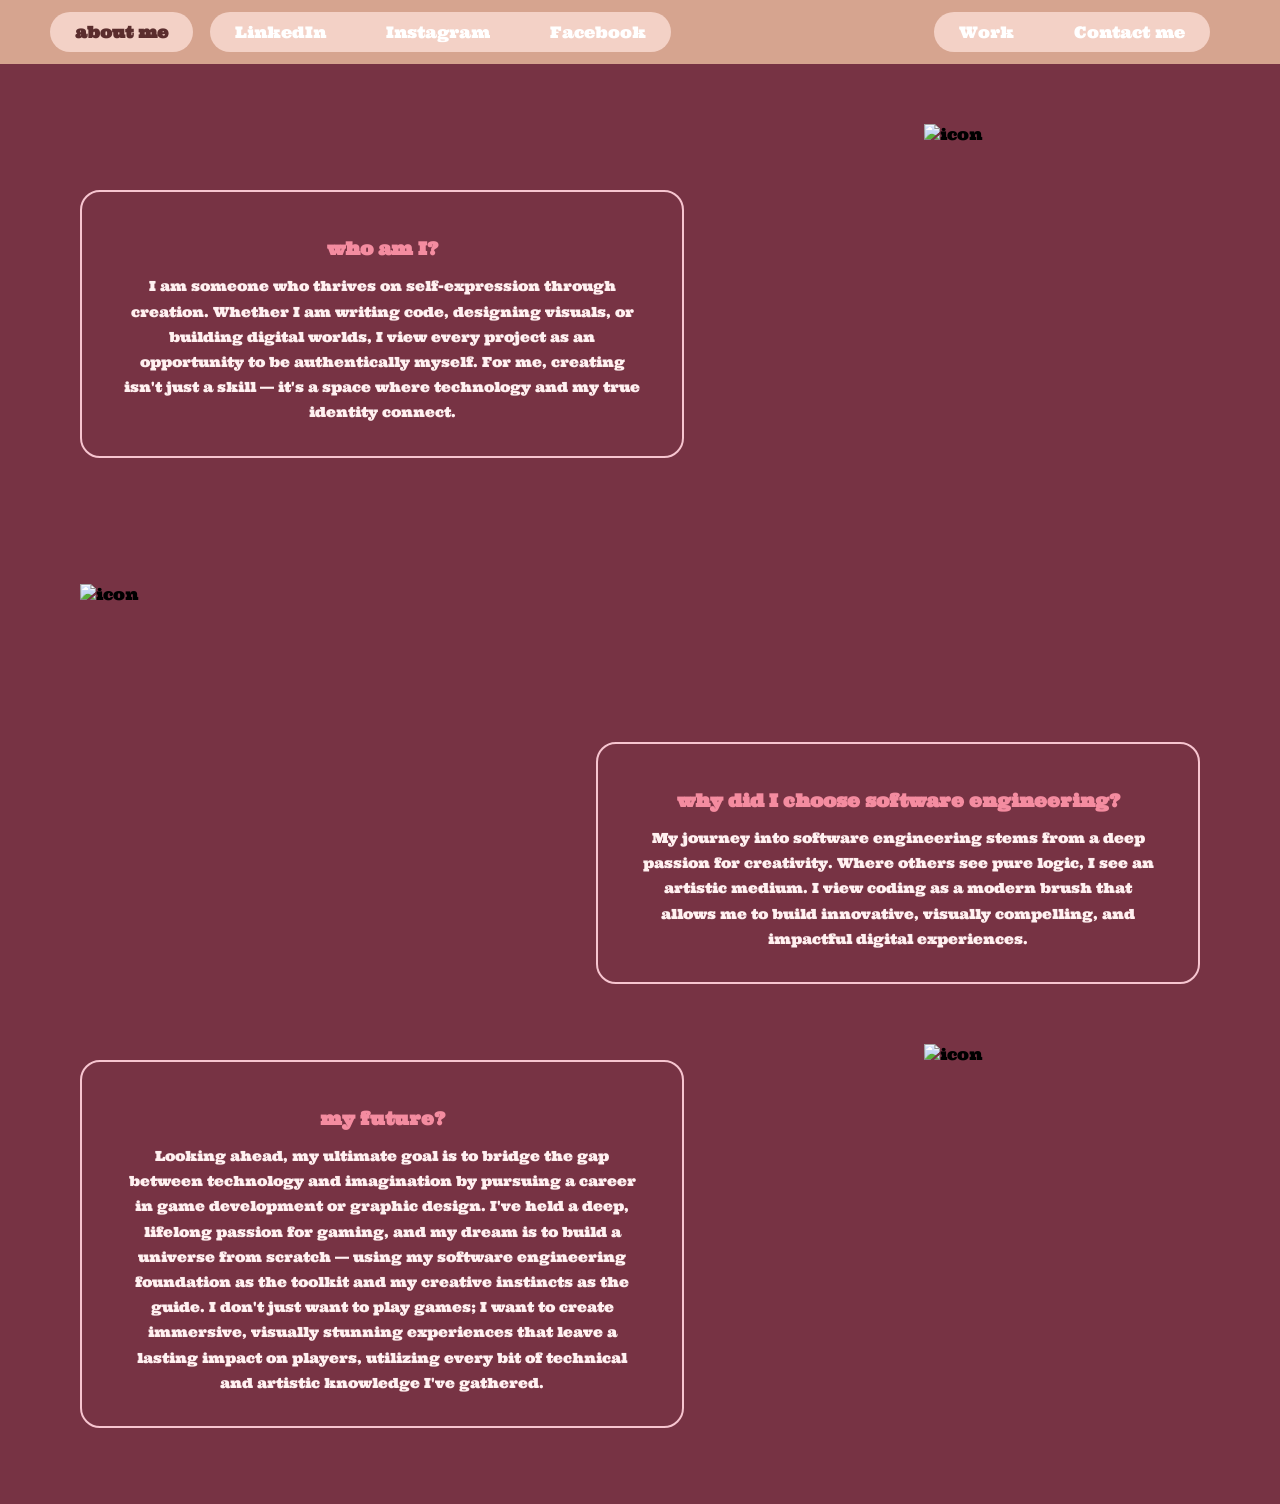
==== about-me.html @ 2eed863e "Add files via upload" ====
<!DOCTYPE html>
<html lang="en">
<head>
  <meta charset="UTF-8">
  <meta name="viewport" content="width=device-width, initial-scale=1.0">
  <title>see more - shenaya</title>
  <link rel="preconnect" href="https://fonts.googleapis.com">
  <link rel="preconnect" href="https://fonts.gstatic.com" crossorigin>
  <link href="https://fonts.googleapis.com/css2?family=Ultra&display=swap" rel="stylesheet">
  <link href="https://fonts.googleapis.com/css2?family=Mrs+Saint+Delafield&display=swap" rel="stylesheet">
  <link rel="stylesheet" href="about-me-style.css">
</head>
<body>

  <!-- NAVBAR -->
  <div class="navbar">
    <a href="index.html" class="active">about me</a>
    <div class="links">
      <a href="https://www.linkedin.com/in/shenaya-sitaldien-031683353/">LinkedIn</a>
      <a href="#">Instagram</a>
      <a href="#">Facebook</a>
    </div>
    <div class="links-right">
      <a href="work.html">Work</a>
      <a href="contact.html">Contact me</a>
    </div>
  </div>

  <!-- CONTENT -->
  <div class="page-content">

  <div class="card-row">
    <div class="card">
      <h2>who am I?</h2>
      <p>I am someone who thrives on self-expression through creation. Whether I am writing code, designing visuals, or building digital worlds, I view every project as an opportunity to be authentically myself. For me, creating isn't just a skill — it's a space where technology and my true identity connect.</p>
    </div>
    <img src="images/flowers.png" class="floating-icon" style="margin-left: 200px;" alt="icon">
  </div>

  <div class="card-row reverse">
    <img src="images/dog.png" class="floating-icon" style="margin-right: 200px;" alt="icon">
    <div class="card">
      <h2>why did I choose software engineering?</h2>
      <p>My journey into software engineering stems from a deep passion for creativity. Where others see pure logic, I see an artistic medium. I view coding as a modern brush that allows me to build innovative, visually compelling, and impactful digital experiences.</p>
    </div>
  </div>

  <div class="card-row">
    <div class="card">
      <h2>my future?</h2>
      <p>Looking ahead, my ultimate goal is to bridge the gap between technology and imagination by pursuing a career in game development or graphic design. I've held a deep, lifelong passion for gaming, and my dream is to build a universe from scratch — using my software engineering foundation as the toolkit and my creative instincts as the guide. I don't just want to play games; I want to create immersive, visually stunning experiences that leave a lasting impact on players, utilizing every bit of technical and artistic knowledge I've gathered.</p>
    </div>
    <img src="images/cherries.png" class="floating-icon" style="margin-left: 200px;" alt="icon">
  </div>

  </div>

  <script>
    const cards = document.querySelectorAll(".card");

    // stagger the fade-in for each card
    cards.forEach((card, index) => {
      setTimeout(() => {
        card.classList.add("visible");
      }, 300 + index * 400);
    });
  </script>

</body>
</html>
---- about-me-style.css ----
body {
      margin: 0;
      background-color: #773344;
      font-family: "Ultra", serif;
      font-weight: 400;
      font-style: normal;
    }

    /* NAVBAR */
    .navbar {
      display: flex;
      align-items: center;

      background: #d6a48f; /* beige/pink tone */
       padding: 12px 50px;
}

    .active {
      background: #f3d1c6;
      padding: 10px 25px;
      border-radius: 30px;
      text-decoration: none;
      color: #5a2d2d;
      font-weight: 600;
    }

    .links {
      display: flex;
      gap: 60px;
      background: #f3d1c6;
      padding: 10px 25px;
      border-radius: 30px;
      text-decoration: none;
      color: #fff0f0;
      margin-left: 17px;
    }

    .links a {
      text-decoration: none;
      color: #ffffff;
      font-weight: 500;
    }

    .links a:hover {
      text-decoration: underline;
    }

    .links-right {
      display: flex;
      gap: 60px;
      background: #f3d1c6;
      padding: 10px 25px;
      border-radius: 30px;
      margin-left: auto;
      margin-right: 20px;
    }

    .links-right a {
      text-decoration: none;
      color: #ffffff;
      font-weight: 500;
    }

    /* PAGE CONTENT */
    .page-content {
      padding: 60px 80px;
      display: flex;
      flex-direction: column;
      gap: 60px;
    }

    /* CARDS */
    .card {
      border: 2px solid #f7c5d0;
      border-radius: 20px;
      padding: 30px 40px;
      max-width: 520px;
      color: #5a2d2d;
      opacity: 0;
      transform: translateX(-80px);
      transition: opacity 0.9s ease, transform 0.9s ease;
    }

    .card.visible {
      opacity: 1;
      transform: translateX(0);
    }

    /* alternating alignment */
    .card:nth-child(2) {
      align-self: flex-end;
    }

    .card h2 {
      font-family: "Ultra", serif;
      font-size: 18px;
      color: #f48ca0;
      margin-bottom: 14px;
      text-align: center;
    }

    .card p {
      font-family: "Ultra", serif;
      font-size: 14px;
      line-height: 1.8;
      text-align: center;
      color: #fff0f0;
      margin: 0;
    }
     .card-row {
  display: flex;
  align-items: center;
  gap: 40px;
}

.card-row.reverse {
  justify-content: flex-end;
}

.floating-icon {
  width: 400px;
  height: 400px;
  object-fit: contain;
  animation: floatIcon 3s ease-in-out infinite;
}

@keyframes floatIcon {
  0%   { transform: translateY(0px); }
  50%  { transform: translateY(-12px); }
  100% { transform: translateY(0px); }
}
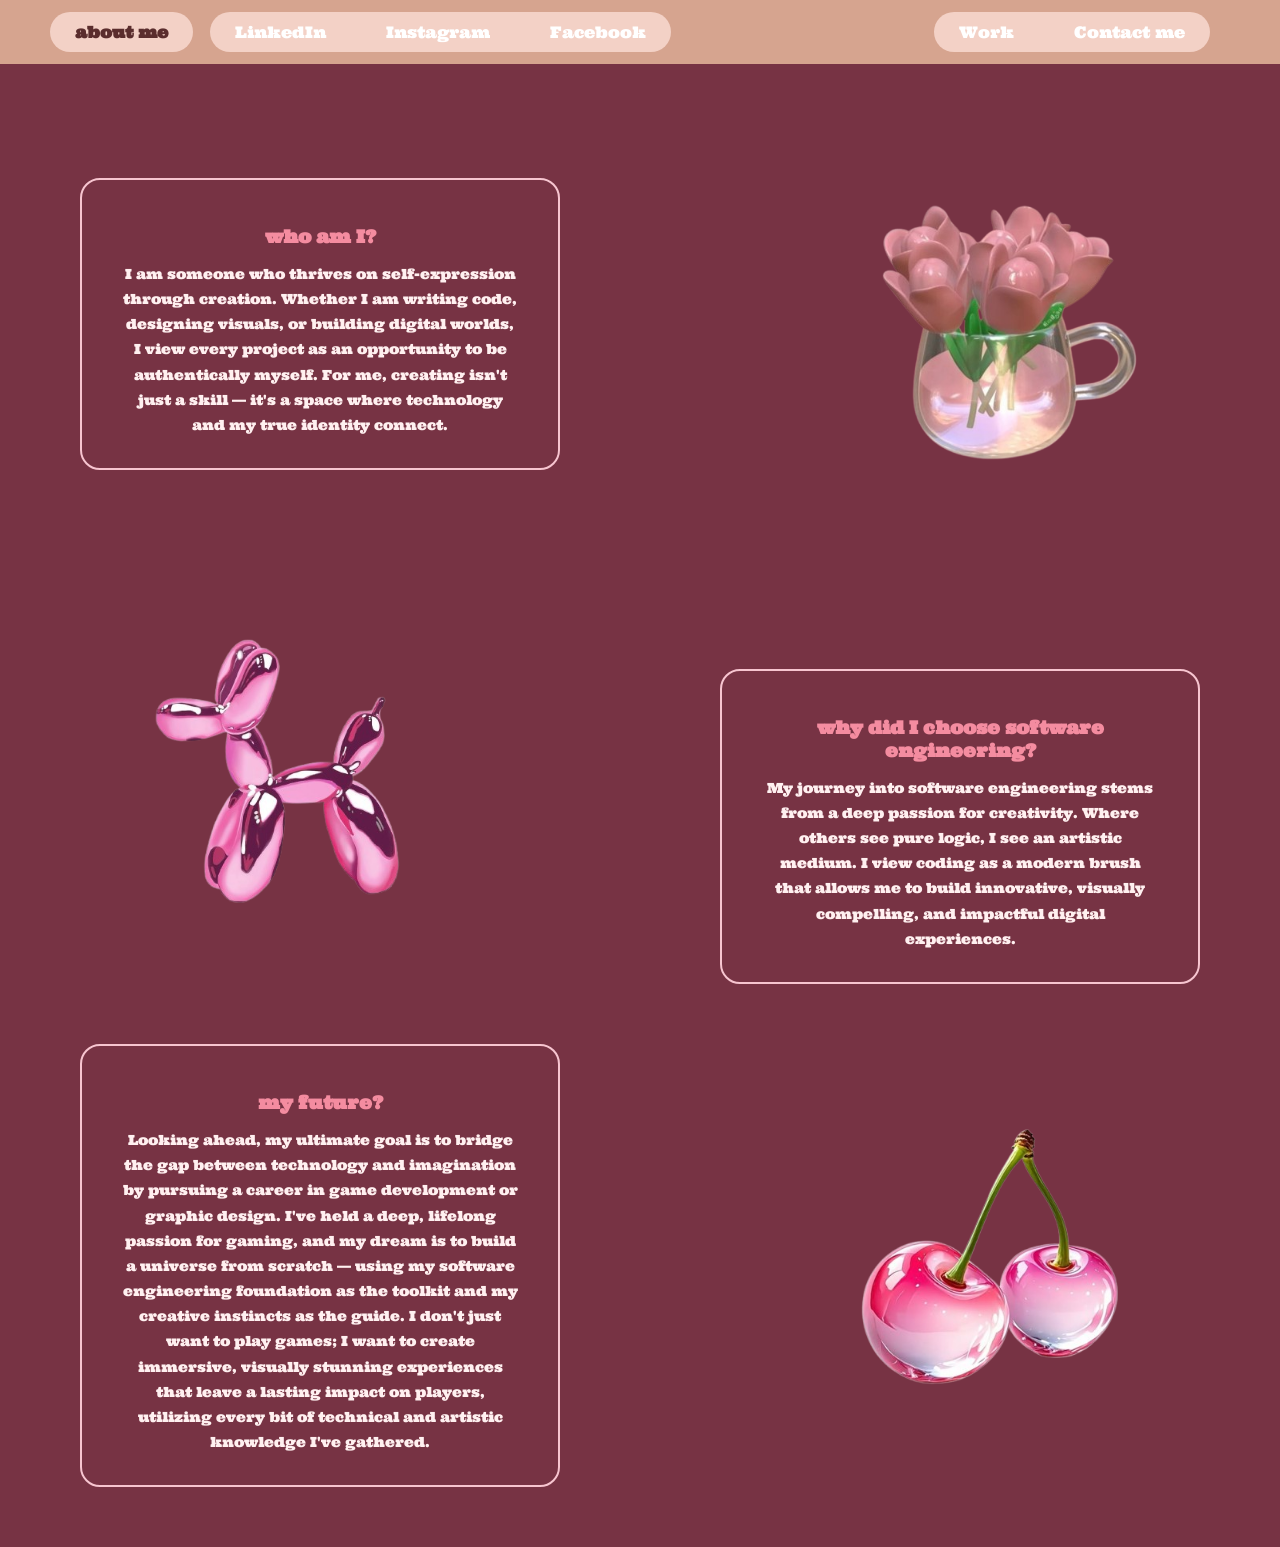
==== commit e42b1c64: "Update image source paths in about-me.html" ====
--- a/about-me.html
+++ b/about-me.html
@@ -34,11 +34,11 @@
       <h2>who am I?</h2>
       <p>I am someone who thrives on self-expression through creation. Whether I am writing code, designing visuals, or building digital worlds, I view every project as an opportunity to be authentically myself. For me, creating isn't just a skill — it's a space where technology and my true identity connect.</p>
     </div>
-    <img src="images/flowers.png" class="floating-icon" style="margin-left: 200px;" alt="icon">
+    <img src="flowers.png" class="floating-icon" style="margin-left: 200px;" alt="icon">
   </div>
 
   <div class="card-row reverse">
-    <img src="images/dog.png" class="floating-icon" style="margin-right: 200px;" alt="icon">
+    <img src="dog.png" class="floating-icon" style="margin-right: 200px;" alt="icon">
     <div class="card">
       <h2>why did I choose software engineering?</h2>
       <p>My journey into software engineering stems from a deep passion for creativity. Where others see pure logic, I see an artistic medium. I view coding as a modern brush that allows me to build innovative, visually compelling, and impactful digital experiences.</p>
@@ -50,7 +50,7 @@
       <h2>my future?</h2>
       <p>Looking ahead, my ultimate goal is to bridge the gap between technology and imagination by pursuing a career in game development or graphic design. I've held a deep, lifelong passion for gaming, and my dream is to build a universe from scratch — using my software engineering foundation as the toolkit and my creative instincts as the guide. I don't just want to play games; I want to create immersive, visually stunning experiences that leave a lasting impact on players, utilizing every bit of technical and artistic knowledge I've gathered.</p>
     </div>
-    <img src="images/cherries.png" class="floating-icon" style="margin-left: 200px;" alt="icon">
+    <img src="cherries.png" class="floating-icon" style="margin-left: 200px;" alt="icon">
   </div>
 
   </div>
